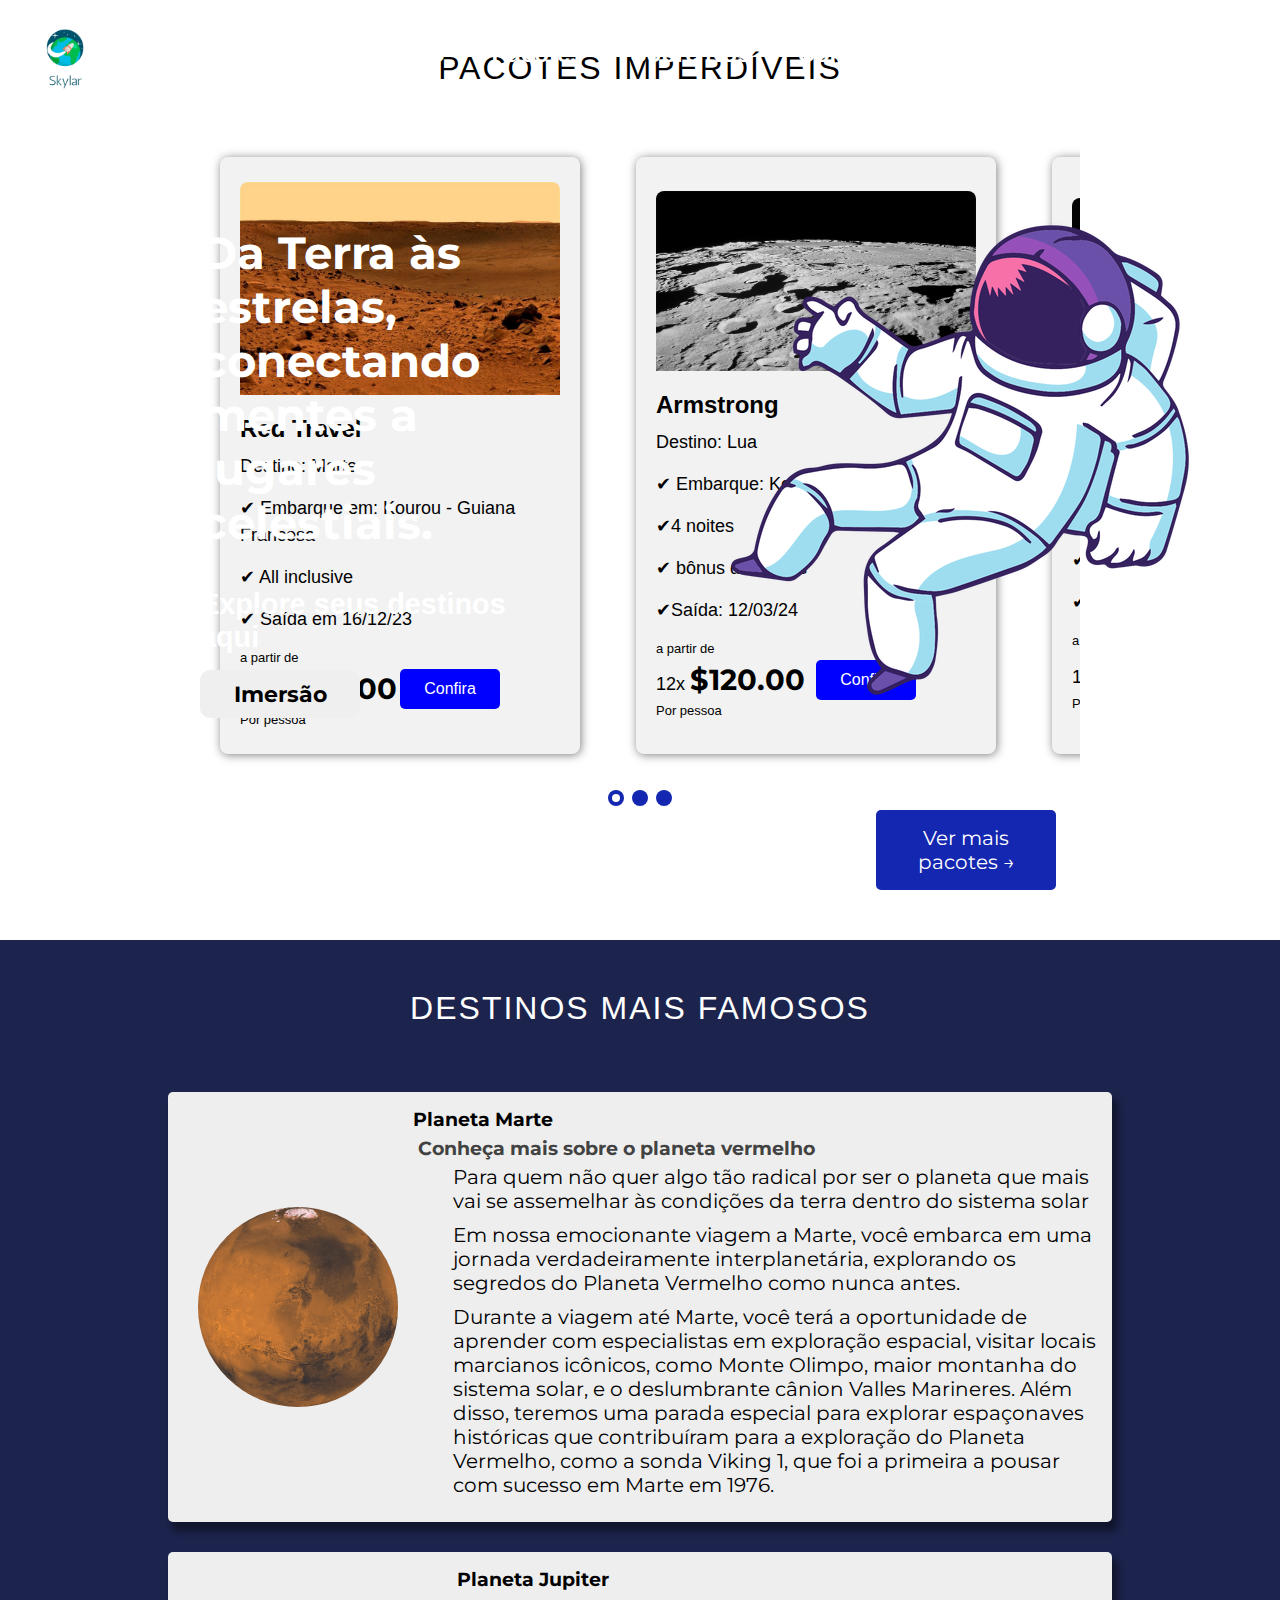
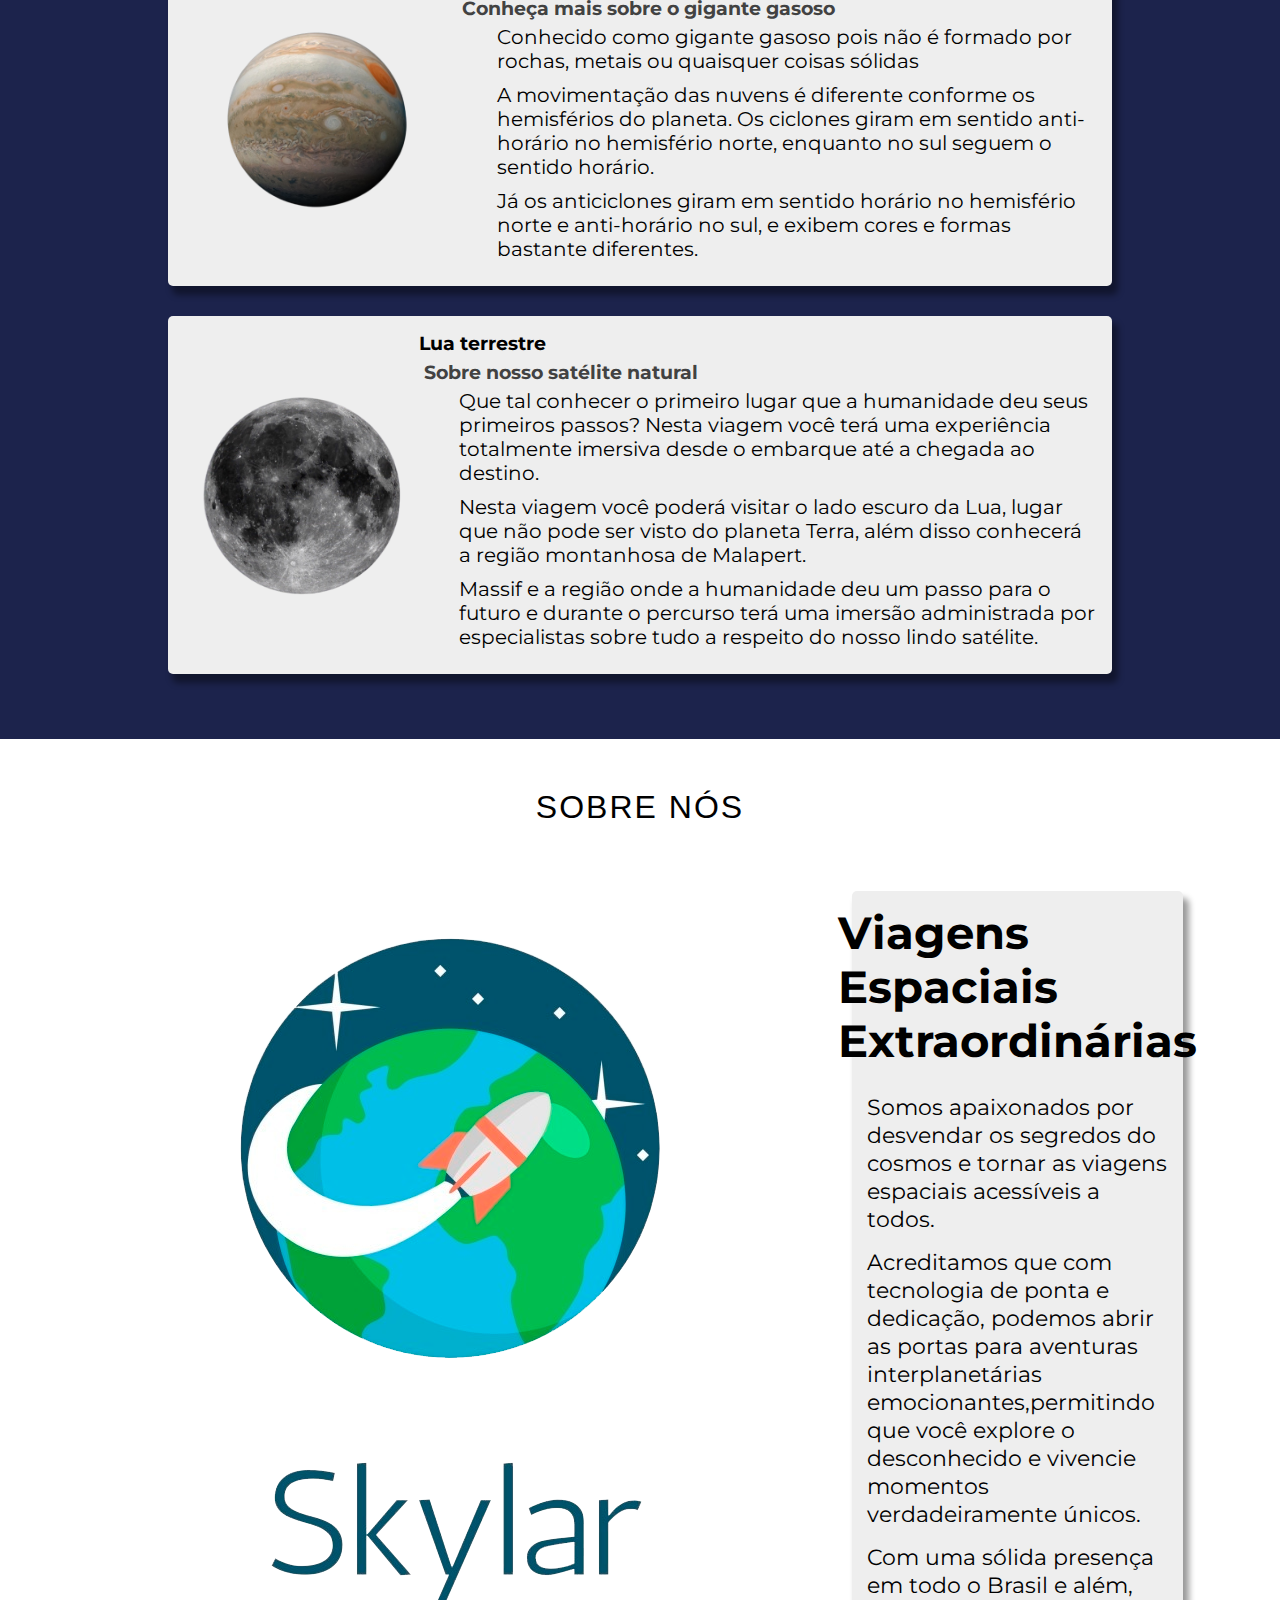
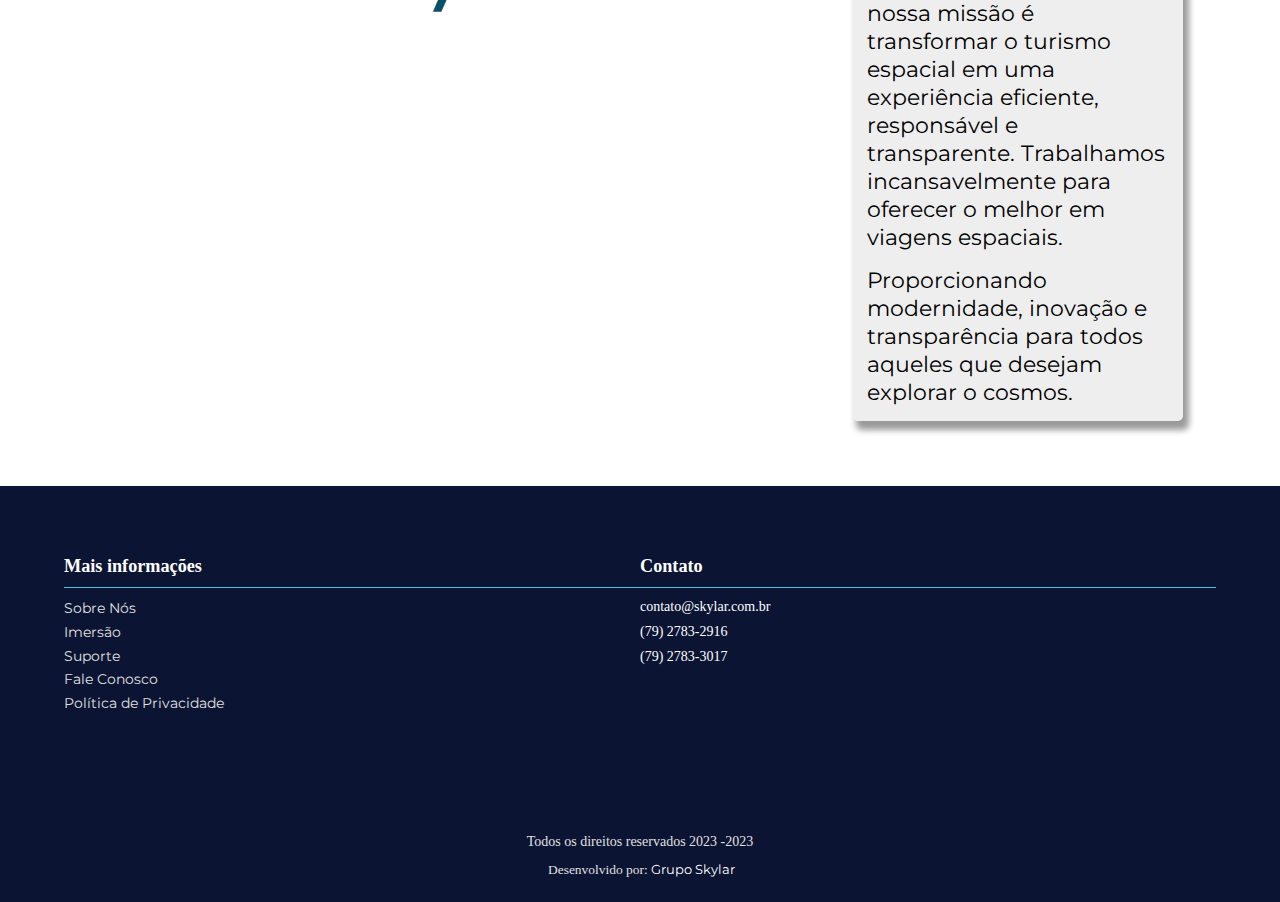
==== index.html @ 492a2ee1 "entrega final" ====
<!DOCTYPE html>
<html lang="en">
  <head>
    <meta charset="UTF-8" />
    <meta http-equiv="X-UA-Compatible" content="IE=edge" />
    <meta name="viewport" content="width=device-width, initial-scale=1.0" />
    <link rel="stylesheet" href="././views/css/style_index.css" />
    <link
      rel="stylesheet"
      media="screen and (max-width:655px)"
      href="/views/css/index_mobile.css"
    />
    <link rel="Website Icon" href="./views/img/logo.skylar.png" />
    <link rel="preconnect" href="https://fonts.googleapis.com">
    <link rel="preconnect" href="https://fonts.gstatic.com" crossorigin>
    <link href="https://fonts.googleapis.com/css2?family=Montserrat:ital,wght@1,200&display=swap" rel="stylesheet">
    <title>Skylar</title>
  </head>
  <body>
    <main>
      <section id="container2">
        <div class="cont">
          <div class="back" id="mapa-estrela"><script type="module" src="./script/main.js"></script></div>
          <div class="front">
            <div class="navbar2">
              <div class="lista">
                  <div>
                    <img class="logo" src="./views/img/logo.skylar.png" alt="logoo">
                  </div>
                  <div class="lista-button">
                    <button>Início</button>
                    <button>Pacotes</button>
                    <button>Sobre Nós</button>
                    <button>Contato</button>
                    <button>Login</button>
                  </div>
              </div>
            </div>
            <div class="slogan">  
              <div>
                <div class="slogan-frase">
                  <h1>Da Terra às estrelas, 
                    conectando mentes a lugares celestiais.
                  </h1>
                  <br>
                  <br>
                  <h2>Explore seus destinos aqui</h2>
                  <button id="btn-imersao"><a href="/src/index.html">Imersão</a></button>
                </div>
              </div>
              <div>
                <img src="/views/img/astronauta.png" alt="logo-astronauta">
              </div>
            </div>
          </div>
        </div>
      </section>

      <section id="features-viagens">
        <div class="headline">Pacotes imperdíveis</div>

    <div class="center">
      <div class="wrapper">
        <div class="inner">
          <div class="card">
            <img decoding="async" src="views/img/marte.jpg" alt="Imagem de exemplo">
            <h2>Red Travel</h2>
            <p>Destino: Marte</p>
            <p>&#x2714; Embarque em: Kourou - Guiana Francesa </p>
            <p>&#x2714; All inclusive</p>
            <p>&#x2714; Saída em 16/12/23</p>
            <div id="separa-valores">
              <div id="valores">
                <p class="p-desc">
                  a partir de
                </p>
                <p id="valor-viagem">12x <span class="valor-grande"><b>$380.00</b></span></p>
                <p class="p-desc">Por pessoa</p>
              </div>
              <div id="div-btn">
                <a href="/pages/viagemDetalhe.html"><button id="btn-card">Confira </button></a>
              </div>
            </div>
          </div>
          <div class="card">
            <img decoding="async" src="views/img/lune-3.jpg" alt="Imagem de exemplo">
            <h2>Armstrong</h2>
            <p>Destino: Lua</p>
            <p>&#x2714; Embarque: Kouro - Guiana Francesa</p>
            <p>&#x2714;4 noites</p>
            <p>&#x2714; bônus de milhas</p>
            <p>&#x2714;Saída: 12/03/24</p>
            <div id="separa-valores">
              <div id="valores">
                <p class="p-desc">
                  a partir de
                </p>
                <p id="valor-viagem">12x <span class="valor-grande"><b>$120.00</b></span></p>
                <p class="p-desc">Por pessoa</p>
              </div>
              <div id="div-btn">
                <button id="btn-card">Confira</button>
              </div>
            </div>
          </div>
          <div class="card">
            <img decoding="async" src="views/img/saturno 01.jpg" alt="Imagem de exemplo">
            <h2>The Lord of the Rings</h2>
            <p>Destino: Saturno</p>
            <p>&#x2714; Embarque em: Flórida - CA</p>
            <p>&#x2714; 4 meses</p>
            <p>&#x2714; Café todos os dias</p>
            <p>&#x2714; Saída em 20/12/23</p>
            <div id="separa-valores">
              <div id="valores">
                <p class="p-desc">
                  a partir de
                </p>
                <p id="valor-viagem">12x <span class="valor-grande"><b>$250.00</b></span></p>
                <p class="p-desc">Por pessoa</p>
              </div>
              <div id="div-btn">
                <button id="btn-card">Confira</button>
              </div>
            </div>
          </div>
          <div class="card">
            <img decoding="async" src="views/img/Tesmpestade vermelha.jpg" alt="Imagem de exemplo">
            <h2>Red Storm</h2>
            <p>Destino: Júpiter</p>
            <p>&#x2714; Embarque em: Flórida - CA</p>
            <p>&#x2714; All inclusive</p>
            <p>&#x2714; Saída em 22/08/24</p>
            <div id="separa-valores">
              <div id="valores">
                <p class="p-desc">
                  a partir de
                </p>
                <p id="valor-viagem">12x <span class="valor-grande"><b>$400.00</b></span></p>
                <p class="p-desc">Por pessoa</p>
              </div>
              <div id="div-btn">
                <button id="btn-card">Confira</button>
              </div>
            </div>
          </div>
          <div class="card">
            <img decoding="async" src="views/img/venus-2.jpg" alt="Imagem de exemplo">
            <h2>Vision Venus</h2>
            <p>Destino: Vênus</p>
            <p>&#x2714; Embarque em: Houston - TX</p>
            <p>&#x2714; Café e jantar inclusos</p>
            <p>&#x2714; Saída em 12/01/25</p>
            <div id="separa-valores">
              <div id="valores">
                <p class="p-desc">
                  a partir de
                </p>
                <p id="valor-viagem">12x <span class="valor-grande"><b>$120.00</b></span></p>
                <p class="p-desc">Por pessoa</p>
              </div>
              <div id="div-btn">
                <button id="btn-card">Confira</button>
              </div>
            </div>
          </div>
        </div>
      </div>
      
      <div class="map">
        <button class="active first"></button>
        <button class="second"></button>
        <button class="third"></button>
      </div>
    </div>
    <button class="btn-destinos">Ver mais pacotes &#x2192;</button>
  </section>

    <!-- DESTINOS -->
    
    <div id="destinos">
      <div class="headline-white">Destinos mais famosos </div>
      <div id="destinos-container">
        <div class="testimonial">
          <img
            src="./views/img/Marte 01.png"
            alt=""
            class="testimonial-image"
          />
          <div class="testimonial-text-title"></h3><b>Planeta Marte</b></h3>
            <h4 class="testimonial-text-cargo">
              Conheça mais sobre o planeta vermelho
            </h4>
            <ul>
              <li>Para quem não quer algo tão radical por ser o planeta que mais vai se assemelhar às condições da terra dentro do sistema solar</li>
              <li>Em nossa emocionante viagem a Marte, você embarca em uma jornada verdadeiramente interplanetária, explorando os segredos do Planeta Vermelho como nunca antes.</li>
              <li>Durante a viagem até Marte, você terá a oportunidade de aprender com especialistas em exploração espacial, visitar locais marcianos icônicos, como Monte Olimpo, maior montanha do sistema solar, e o deslumbrante cânion Valles Marineres. Além disso, teremos uma parada especial para explorar espaçonaves históricas que contribuíram para a
                exploração do Planeta Vermelho, como a sonda Viking 1, que foi a primeira a pousar com sucesso em Marte em 1976.</li>
            </ul>
          </div>
        </div>
        <div class="testimonial">
          <img
            src="./views/img/jupiter-ban-removebg-preview.png"
            alt=""
            class="testimonial-image"
          />
          <div class="testimonial-text-title"></h3><b>Planeta Jupiter</b></h3>
            <h4 class="testimonial-text-cargo">
              Conheça mais sobre o gigante gasoso
            </h4>
            <ul>
              <li>Conhecido como gigante gasoso pois não é formado por rochas, metais ou quaisquer coisas sólidas</li>
              <li>A movimentação das nuvens é diferente conforme os hemisférios do planeta. Os ciclones giram em sentido anti-horário no hemisfério norte, enquanto no sul seguem o sentido horário.</li>
              <li>Já os anticiclones giram em sentido horário no hemisfério norte e anti-horário no sul, e exibem cores e formas bastante diferentes.</li>
            </ul>
          </div>
        </div>
        <div class="testimonial">
          <img
            src="./views/img/lua_01-removebg-preview.png"
            alt=""
            class="testimonial-image"
          />
          <div class="testimonial-text-title"></h3><b>Lua terrestre</b></h3>
            <h4 class="testimonial-text-cargo">
              Sobre nosso satélite natural
            </h4>
            <ul>
              <li>Que tal conhecer o primeiro lugar que a humanidade deu seus primeiros passos? Nesta viagem você terá uma experiência totalmente imersiva desde o embarque até a chegada ao destino. 
              </li>
              <li>Nesta viagem você poderá visitar o lado escuro da Lua, lugar que não pode ser visto do planeta Terra, além disso conhecerá a região montanhosa de Malapert.</li>
              <li>Massif e a região onde a humanidade deu um passo para o futuro e durante o percurso terá uma imersão administrada por especialistas sobre tudo a respeito do nosso lindo satélite. 
            </ul>
          </div>
        </div>
      </div>
    </div>

    <!-- SOBRE NÓS -->
    <section id="features">
      <div class="headline">Sobre nós</div>
      <div id="container-about">
        <div id="img-about"><img src="/views/img/logo.skylar.png" alt=""></div>
        <div id="about-descricao">
          <div class="testimonial-about">
            <h1>Viagens Espaciais Extraordinárias</h1>
            <p class="t">Somos apaixonados por desvendar os segredos do cosmos e tornar as viagens espaciais acessíveis a todos.</p>
            <p class="t"> Acreditamos que com tecnologia de ponta e dedicação, podemos abrir as portas para aventuras interplanetárias emocionantes,permitindo que você explore o desconhecido e vivencie momentos verdadeiramente únicos.</p>
            <p >Com uma sólida presença em todo o Brasil e além, nossa missão é transformar o turismo espacial em uma experiência eficiente,</p>
            
            <p class="t"> responsável e transparente. Trabalhamos incansavelmente para oferecer o melhor em viagens espaciais.</p>
            <p>Proporcionando modernidade, inovação e transparência para todos aqueles que desejam explorar o cosmos.</p>
          </div>
        </div>
      </div>
    </section>
    </main>

    <!--*FOOTER  -->
    <footer id="footer" class="main_footer">
      <div class="content">
        <div class="colfooter">
          <h3 class="titleFooter">Mais informações</h3>

          <ul>
            <li><a href="#" title="Sobre Nós">Sobre Nós</a></li>
            <li><a href="#" title="Imersão">Imersão</a></li>
            <li><a href="#" title="Suporte">Suporte</a></li>
            <li><a href="#" title="Fale Conosco">Fale Conosco</a></li>
            <li><a href="#" title="Política de Privacidade">Política de Privacidade</a></li>


          </ul>
        </div>

        <div class="colfooter">
          <h3 class="titleFooter">Contato</h3>
          <p><i class="icon icon-mail"></i> contato@skylar.com.br</p>
          <p><i class="icon icon-phone"></i> (79) 2783-2916</p>
          <p><i class="icon icon-phone"></i> (79) 2783-3017</p>
        </div>
        <div class="clear"></div>
      </div>

      <div class="main_footer_copy">
        <p class="m-b-footer">
          Todos os direitos reservados 2023 -2023
        </p>
        <p class="by">
          <i class="icon icon-heart-3"></i> Desenvolvido por:
          <a href="#" title="Seu nome">Grupo Skylar</a>
        </p>
      </div>
    </footer>
    <script src="././script/carossel.js"></script>
  </body>
</html>
---- views/css/style_index.css ----
@charset "UTF-8";
/* *RESET */
* {
  font-family: 'Montserrat', sans-serif;
  margin: 0;
  border: 0;
  box-sizing: border-box;
}

/* NAVBAR */
header {
  position: fixed;
  top: 0;
  width: 100%;
  /* background-color: #4ec0db; */
  transition: background-color 01s ease;
}
.scrolled {
  background: rgb(18, 188, 137);
}

#logo {
  height: 300px;
  width: 300;
  margin-left: 5%;
  margin-top: 13px;
}

li {
  list-style: none;
}
a {
  color: #e1e0e0;
  text-decoration: none;
}
.container {
  width: 100%;
  color: #fff;
  height: 80px;
  position: fixed;
  transition: background-color 01s ease;
  display: flex;
  align-items: center;
  justify-content: center;
}
.subcontainer-img {
  width: 50%;
}
.subcontainer {
  width: 50%;
  margin: auto;
  margin-left: 30%;
}

.navbar {
  width: 100%;
  min-height: 70px;
  display: flex;
  justify-content: space-around;
  align-items: center;
}

/* .nav-menu {
  display: flex;
  justify-content: space-between;
  align-items: center;
  gap: 30px;
  text-transform: uppercase;
} */

.nav-branding {
  font-size: 2rem;
}
.nav-link {
  font-size: 1.2rem;
  font-family: sans-serif;
}

/* HAMURGUER MENU - MOBILE */
.hamburguer {
  display: none;
  cursor: pointer;
}
.bar {
  display: block;
  width: 25px;
  height: 3px;
  margin: 5px 0;
  transition: all 0.3s ease;
  background-color: #fff;
}

@media (max-width: 1600px) {
  .container {
    width: 100%;
  }
}
@media (max-width: 1024px) {
  .hamburguer {
    display: block;
  }
  .hamburguer.active .bar:nth-child(2) {
    opacity: 0;
  }
  .hamburguer.active .bar:nth-child(1) {
    transform: translateY(8px) rotate(45deg);
  }
  .hamburguer.active .bar:nth-child(3) {
    transform: translateY(-8px) rotate(-45deg);
  }
  .nav-menu {
    position: fixed;
    left: -100%;
    top: 70px;
    gap: 0;
    flex-direction: column;
    background-color: rgb(18, 188, 137);
    /* background-color: #4ec0db; */
    width: 100%;
    text-align: center;
    transition: 0.3s;
    transition: background-color 01s ease;
  }

  .nav-item {
    margin: 16px 0;
  }
  .nav-menu.active {
    left: 0;
  }
}

/* PRIMEIRO CONTAINER */
#container1 {
  background-color: #0b1433;
  width: 100%;
  height: 85vh;
  display: flex;
  color: #eee;
}

#div-container1 {
  display: flex;
  margin-top: 120px;
  align-items: center;
  flex-direction: column;
  width: 50%;
}

#img-section1 {
  height: 0.8em;
  display: flex;
}

.div-one-section2-img {
  margin-top: 110px;
  height: 60vh;
  width: auto;
  margin-left: 30%;
}

.div-one-titulo {
  font-family: "Roboto", sans-serif;
  font-weight: bolder;
  font-size: 3.5rem;
  margin-bottom: 2%;
}

.div-one-titulo2 {
  font-family: "Roboto", sans-serif;
  font-weight: bolder;
  font-size: 2.8em;
  margin-bottom: 5px;
  margin-left: 40px;
}

.div-one-texto {
  align-items: center;
  text-align: center;
  font-family: "Roboto", sans-serif;
  font-size: 20px;
}

#container2 {
  width: 100vh;
}

/** CARD */
.card {
  background-color: #f2f2f2;
  border-radius: 10px;
  box-shadow: 0 4px 8px 0 rgba(0, 0, 0, 0.2);
  padding: 20px;
  margin: 20px;
  width: 360px;
  display: flex;
  flex-direction: column;
  /* align-items: center; */
  justify-content: center;
  /* text-align: center; */
  text-indent: 0;
}

#cards-container {
  display: grid;
  grid-template-columns: repeat(4, 1fr);
  justify-items: center;
  padding: 15px;
}

.card h2 {
  font-family: helvetica;
  font-size: 24px;
  margin-bottom: 10px;
  color: black;
}

.card p {
  font-family: helvetica;
  font-size: 18px;
  line-height: 1.5;
  margin-bottom: 15px;
  color: black;
}

.card img {
  width: 100%;
  height: auto;
  margin-bottom: 20px;
}

.card button {
  border: none;
  border-radius: 5px;
  padding: 10px 20px;
  background-color: blue;
  color: white;
}

p.p-desc {
  font-size: 13px;
  margin-bottom: 0;
}

p#valor-viagem {
  font-size: 18px;
  margin-bottom: 0;
}

#separa-valores {
  display: flex;
  align-items: center;
}

#valores {
  width: 100%;
}

#div-btn {
  width: 100%;
}

.valor-grande {
  font-size: 1.8rem;
}

#btn-card {
  border: 0px;
  cursor: pointer;
  font-family: sans-serif;
  width: 100px;
  height: 40px;
  font-size: 1rem;
}

#btn-card:hover {
  border: 1px solid;
  border-color: blue;
  background-color: white;
  color: black;
}

#btn-pacotes {
  width: 180px;
  height: 50px;
  background-color: #1427b1;
  margin-left: 80%;
  color: white;
  border-radius: 5px;
  cursor: pointer;
  border: 0;
}

#btn-pacotes:hover {
  border: 1px solid;
  border-color: #1427b1;
  background-color: white;
  color: black;
}

/** DESTINOS FAMOSOS */
.testimonial {
  display: flex;
  align-items: center;
  font-size: 1.2rem;
  background: #eee;
  padding: 15px;
  margin: 15px 0;
  border-radius: 5px;
  box-shadow: 5px 8px 6px 1px rgba(0, 0, 0, 0.4);
}

#destinos {
  width: 100%;
  color: black;
  padding: 50px;
  background-color: #1c234c;
}

#destinos-container {
  width: 80%;
  margin: auto;
  display: flex;
  align-items: center;
  flex-direction: column;
}

.destinos .destinos-image {
  height: 200px;
  width: auto;
  border-radius: 50%;
  margin: 15px;
}


.btn-destinos {
  margin-left: 70%;
  width: 180px;
  height: 80px;
  background-color: #1427b1;
  color: white;
  border-radius: 5px;
  border:0;
  font-size: 20px;
}
.btn-destinos:hover{
  border:1px solid #1427b1;
  background-color: white;
  color:black;
  font-size: 20px;
  cursor: pointer;
}

/* * SOBRE NÓS */
#container-about {
  display: flex;
}

#img-about {
  width: 60%;
}


.testimonial-about {
  display: flex;
  flex-direction: column;
  align-items: center;
  font-size: 1.4rem;
  background: #eee;
  padding: 15px;
  margin: 15px 0;
  border-radius: 5px;
  box-shadow: 5px 8px 6px 1px rgba(0, 0, 0, 0.4);
  color:black;
  width: 70%;
  margin-left: 20%;
}

.testimonial-about h1 {
  margin-bottom: 25px;
}

.testimonial-about p.t {
  margin-bottom: 15px;
}

/** BOTÃO  */
.conteudo-principal-escrito-botao {
  background-color: white;
  width: 8em;
  height: 2.5em;
  border: none;
  box-shadow: 4px 5px 4px rgba(0, 0, 0, 0.25);
  border-radius: 20px;
  font-family: "Sarala", sans-serif;
  font-weight: 400;
  font-size: 24px;
  color: #2f2325;
  margin-top: 12vh;
}

.conteudo-principal-escrito-botao:hover {
  background-color: rgba(236, 214, 196, 0.53);
  cursor: pointer;
  color: #fff;
}

/* CLIENTES */
#clients {
  width: 100%;
  color: #111;
  padding: 50px;
}

#clients-container {
  display: grid;
  grid-template-columns: repeat(4, 1fr);
  justify-items: center;
  padding: 15px;
}

.client {
  display: inline-block;
  width: 35%;
}

#confianca.client {
  width: 55%;
}

/* SOBRE */
.headline {
  font-size: 2rem;
  text-transform: uppercase;
  font-family: "Roboto", sans-serif;
  /* font-weight: bold; */
  text-align: center;
  /* align-items: center; */
  padding-bottom: 50px;
  letter-spacing: 2px;
  color: black;
}

.headline-white {
  font-size: 2rem;
  text-transform: uppercase;
  font-family: "Roboto", sans-serif;
  /* font-weight: bold; */
  text-align: center;
  /* align-items: center; */
  padding-bottom: 50px;
  letter-spacing: 2px;
  color: white;
}

#features {
  width: 100%;
  background: #fff;
  color: #eee;
  padding: 50px;
}

#features-viagens {
  width: 100%;
  background: #fff;
  color: #eee;
  padding: 50px;
}

#features-container {
  width: 100%;
  margin: auto;
  display: grid;
  grid-template-columns: repeat(3, 1fr);
  grid-column-gap: 50px;
}

.feature {
  display: flex;
  flex-direction: column;
  background: #333;
  padding: 20px;
  border-radius: 5px;
  margin-top: 20px;
  box-shadow: 5px 8px 6px 1px rgba(0, 0, 0, 0.4);
}

.feature-title {
  font-size: 1.5rem;
  font-weight: bold;
}

.text-feature-title {
  font-size: 1.2rem;
}

/* #div-three {
  background-image: url(/views/img/fundo-div-two.png);
  object-fit: cover;
  margin-right: 200px;
  height: 100vh;
  width: auto;
}
 */
/* Testimonials */
.testimonial {
  display: flex;
  align-items: center;
  font-size: 1.2rem;
  background: #eee;
  padding: 15px;
  margin: 15px 0;
  border-radius: 5px;
  box-shadow: 5px 8px 6px 1px rgba(0, 0, 0, 0.4);
}

#testimonials {
  width: 100%;
  color: black;
  padding: 50px;
}

#testimonials-container {
  width: 80%;
  margin: auto;
  display: flex;
  align-items: center;
  flex-direction: column;
}

.testimonial .testimonial-image {
  height: 200px;
  width: auto;
  border-radius: 50%;
  margin: 15px;
}

.testimonial-text-title {
  display: flex;
  flex-direction: column;
}

.testimonial-text-name {
  padding: 10px;
  /* font-family: sans-serif; */
}

.testimonial-text-cargo {
  /* font-family: sans-serif; */
  padding: 5px;
  color:#424242;

}
#destinos p {
  color:rgb(0, 0, 0);
}
#destinos ul li {
  margin-bottom: 10px;
  font-size: 20px;
}

.box-artigo {
  width: 100%;
  float: left;
  background: #e0c6c6;
  padding: 1em;
  display: flex;
  align-items: center;
  background-image: url(../img/fundo-contato.png);
  background-size: contain;
}

#box-img {
  width: 50%;
}

#box-formulario {
  width: 50%;
  margin-left: -7%;
}

/*Formulario*/
.formulario {
  max-width: 650px;
  text-align: center;
  margin: 20px auto;
}

.formulario input,
form textarea {
  border: 0;
  outline: 0;
  padding: 0.8em;
  -moz-border-radius: 8px;
  -webkit-border-radius: 8px;
  border-radius: 8px;
  display: block;
  width: 100%;
  margin-top: 16px;
  font-family: "open_sansregular";
  font-size: 16px;
  color: #424242;
  -moz-box-shadow: 0 1px 1px rgba(0, 0, 0, 0.1);
  -webkit-box-shadow: 0 1px 1px rgba(0, 0, 0, 0.1);
  box-shadow: 0 1px 1px rgba(0, 0, 0, 0.1);
  resize: none;
  background-color: #e1cfcf;
}

.formulario .btn-submit {
  color: #fff;
  background: #3cafe7;
  cursor: pointer;
  transition: 0.5s;
}

.formulario .btn-submit:hover {
  background-color: #424242;
  -moz-box-shadow: 0 1px 1px 1px rgba(170, 170, 170, 0.6);
  -webkit-box-shadow: 0 1px 1px 1px rgba(170, 170, 170, 0.6);
  box-shadow: 0 1px 1px 1px rgba(170, 170, 170, 0.6);
}

.formulario textarea {
  height: 174px;
}

.metade {
  float: left;
  width: 48%;
  margin-bottom: 1em;
}

.right {
  width: 50%;
}

.left {
  margin-right: 2%;
}

@media (max-width: 768px) {
  .metade {
    width: 100%;
    float: none;
    margin-bottom: 0;
  }
}
/** estilização do footer  */
.main_footer {
  background-color: #0b1433;
  color: #fff;
  font-size: 0.875em;
}

.main_footer .content {
  width: 90%;
  margin: 0 5%;
  padding: 5em 0;
  display: flex;
  flex-direction: row;
}

.colfooter {
  width: 100%;
  height: auto;
  margin-bottom: 2em;
}

.colfooter ul {
  width: 100%;
}

.colfooter ul li {
  padding: 0.2em 0em;
  list-style: none;
  margin-left: -40px;
}

.colfooter ul li a {
  text-decoration: none;
  font-size: 1em;
}

.colfooter ul li a i {
  font-size: 0.5em;
}

.colfooter ul li a:hover {
  text-decoration: underline;
}

.colfooter .titleFooter {
  font-family: "open_sansregular";
  font-size: 1.3em;
  padding-bottom: 0.5em;
  margin-bottom: 0.5em;
  border-bottom: 1px #4ec0db solid;
}

.colfooter p {
  font-family: "open_sanslight";
  font-size: 1em;
  height: 25px;
}

.botao {
  padding: 10px 12px;
  font-family: "open_sansregular";
  letter-spacing: 2px;
  text-align: center;
  position: relative;
  text-decoration: none;
  display: inline-block;
  margin-right: 7px;
}

.botao::before {
  content: "";
  position: absolute;
  bottom: 50%;
  left: 0px;
  width: 100%;
  height: 1px;
  background: #6098ff;
  display: block;
  -webkit-transform-origin: left top;
  -ms-transform-origin: left top;
  transform-origin: left top;
  -webkit-transform: scale(0, 1);
  -ms-transform: scale(0, 1);
  transform: scale(0, 1);
  -webkit-transition: transform 0.4s cubic-bezier(1, 0, 0, 1);
  transition: transform 0.4s cubic-bezier(1, 0, 0, 1);
}

.botao:hover::before {
  -webkit-transform-origin: right top;
  -ms-transform-origin: right top;
  transform-origin: right top;
  -webkit-transform: scale(1, 1);
  -ms-transform: scale(1, 1);
  transform: scale(1, 1);
}

.botao {
  font-size: 1em;
  text-align: center;
  font-family: "open_sansregular";
  border: 1px solid #ffffff;
  border-radius: 3px;
  overflow: hidden !important;
  -webkit-transition: all 0.4s ease-in-out;
  -moz-transition: all 0.4s ease-in-out;
  -o-transition: all 0.4s ease-in-out;
  transition: all 0.4s ease-in-out;
  background: transparent !important;
  z-index: 10;
}

.botao:hover {
  border: 1px solid #262626;
  color: #2adee3 !important;
}

.botao::before {
  content: "";
  width: 0%;
  height: 100%;
  display: block;
  background: #262626;
  position: absolute;
  -ms-transform: skewX(-15deg);
  -webkit-transform: skewX(-15deg);
  transform: skewX(-15deg);
  left: -10%;
  opacity: 1;
  top: 0;
  z-index: -12;
  -moz-transition: all 0.7s cubic-bezier(0.77, 0, 0.175, 1);
  -o-transition: all 0.7s cubic-bezier(0.77, 0, 0.175, 1);
  -webkit-transition: all 0.7s cubic-bezier(0.77, 0, 0.175, 1);
  transition: all 0.7s cubic-bezier(0.77, 0, 0.175, 1);
  box-shadow: 2px 0px 14px rgba(0, 0, 0, 0.6);
}

.botao::after {
  content: "";
  width: 0%;
  height: 100%;
  display: block;
  background: #2adee3;
  position: absolute;
  -ms-transform: skewX(-15deg);
  -webkit-transform: skewX(-15deg);
  transform: skewX(-15deg);
  left: -10%;
  opacity: 0;
  top: 0;
  z-index: -15;
  -webkit-transition: all 0.94s cubic-bezier(0.2, 0.95, 0.57, 0.99);
  -moz-transition: all 0.4s cubic-bezier(0.2, 0.95, 0.57, 0.99);
  -o-transition: all 0.4s cubic-bezier(0.2, 0.95, 0.57, 0.99);
  transition: all 0.4s cubic-bezier(0.2, 0.95, 0.57, 0.99);
  box-shadow: 2px 0px 14px rgba(0, 0, 0, 0.6);
}

.botao:hover::before,
.botao:hover::before {
  opacity: 1;
  width: 120%;
}

.botao:hover::after,
.botao:hover::after {
  opacity: 1;
  width: 150%;
}

.main_footer_copy {
  background-color: #0b1433;
  width: 100%;
  float: left;
  text-align: center;
  padding: 1.5em 0em;
}

.main_footer_copy p {
  font-family: "open_sanslight";
  font-size: 1em;
  color: #e1e0e0;
  height: 20px;
}

.main_footer_copy .m-b-footer {
  margin-bottom: 0.5em;
}

.main_footer_copy .by {
  font-size: 0.96em;
}

.main_footer_copy .by a {
  color: #fff;
  text-decoration: none;
}

.main_footer_copy .by a:hover {
  text-decoration: underline;
}

.main_footer_copy .by i {
  font-size: 0.96em;
  margin-right: 3px;
  color: #e82626;
}

/* !MEDIA QUERY */
/* 856 */
/* !intervalo para ajuste para tablet -> agora com o min-width não tem interferência no mobile */
@media (min-width: 655px) and (max-width: 900px) {
  .div-one-titulo {
    font-size: 40px;
    margin-left: 20px;
  }
  .div-one-titulo2 {
    font-size: 30px;
  }
  .div-one-section2-img {
    height: 35vh;
    margin-left: 10px;
  }
}
@media (min-width: 1800px) and (max-width: 2200px) {
  .div-one-titulo {
    font-size: 55px;
    margin-right: 15px;
  }
  .div-one-titulo2 {
    font-size: 45px;
  }
  .div-one-section2-img {
    margin-left: 100px;
  }
}
#mapa-estrela {
  /* position: relative; */
  width: 100%;
}

.back {
  width: 100%;
  height: 100%;
  position: absolute;
  top: 0;
  left: 0;
  z-index: 1;
}

.front {
  text-align: center;
  width: 100%;
  height: 80vh;
  position: absolute;
  top: 0;
  left: 0;
  z-index: 2;
  display: flex;
  flex-direction: column;
  justify-content: space-between;
}

.front .navbar2 {
  display: flex;
  height: 15%;
  width: 100%;
  align-items: center;
  justify-content: space-between;
}

.front .navbar2 .logo {
  height: 100%;
  display: flex;
  align-self: flex-start;
  padding: 10px 0 0 30px;
}

.front .navbar2 .lista {
  width: 80%;
  display: flex;
  justify-content: space-between;
}

.lista div {
  width: 20%;
  height: 80px;
}

.lista .lista-button {
  width: 65%;
  display: flex;
  justify-content: space-around;
  font-family: sans-serif;
  
}

.lista button  {
  background-color: transparent;
  color: white;
  font-weight: bold;
  font-size: 1.5rem;
  transition: 1s;
  font-family: sans-serif;
  cursor: pointer;
}

/* .imersao {
  background-color: transparent;
  color: white;
  font-weight: bold;
  font-size: 1.5rem;
  transition: 1.0s;
} */

.lista button:hover {
  color: #abad12;
}

.slogan {
  display: flex;
  width: 100%;
}

.slogan div {
  /* padding-bottom: 30px; */
  width: 50%;
}

.slogan-frase {
  margin-left: 200px;
  padding-top: 150px;
  color: white;
  margin-top: -20%;
  text-align: left;
}

.slogan-frase h1 {
  font-size: 2.8rem;
  font-weight: bold;
}

.slogan-frase h2{
  font-family: sans-serif;
  font-size: 1.8rem;
}

.slogan-frase button {
  margin-top: 5%;
  width: 10rem;
  height: 3rem;
  /* background-color: #e54c94; */
  border-radius: 10px;
  font-size: 22px;
  font-weight: bold;
  transition: 1.0s;
}

.slogan-frase button a {
  color: black;
}

.slogan-frase button:hover {
  background-color: #e54c94; 
}

/* html,
body {
  height: 100%;
}

body {
  background: #001d38;
  font-family: "Poppins", sans-serif;
  overflow: hidden;
} */

.center {
  align-items: center;
  display: flex;
  flex-direction: column;
  height: 100%;
  justify-content: center;
}

.wrapper {
  display: flex;
  gap: 1em; /* Troque 'grid-gap' por 'gap' */
  overflow: hidden;
  width: 55em;
}
.wrapper > .inner {
  display: flex;
  gap: 1em; /* Troque 'grid-gap' por 'gap' */
  transition: all 1s ease-in-out;
}

.card {
  border-radius: 0.5em;
  box-shadow: 1px 1px 10px rgba(0, 0, 0, 0.5);
}
.card > img {
  border-top-right-radius: inherit;
  border-top-left-radius: inherit;
  display: block;
  width: 100%;
}
.card > .content {
  background: #0a2640;
  border-bottom-left-radius: inherit;
  border-bottom-right-radius: inherit;
  padding: 1em;
  text-align: center;
}
.card > .content > h1, .card > .content > h3 {
  margin: 0.35em 0;
}
.card > .content > h1 {
  color: #fff;
  font-size: 1.25rem;
  line-height: 1;
}
.card > .content > h3 {
  color: #ccc;
  font-size: 0.9rem;
  font-weight: 300;
}

.map {
  margin-top: 1em;
}
.map > button {
  all: unset;
  background: #1427b1;
  cursor: pointer;
  margin: 0 0.125em;
  position: relative;
  user-select: none;
  border-radius: 100%;
  height: 1em;
  width: 1em;
}
.map > button.active:after {
  background: white;
  content: "";
  left: 50%;
  position: absolute;
  transform: translate(-50%, -50%);
  top: 50%;
  border-radius: 100%;
  height: 0.5em;
  width: 0.5em;
}

/*# sourceMappingURL=style_index.css.map */
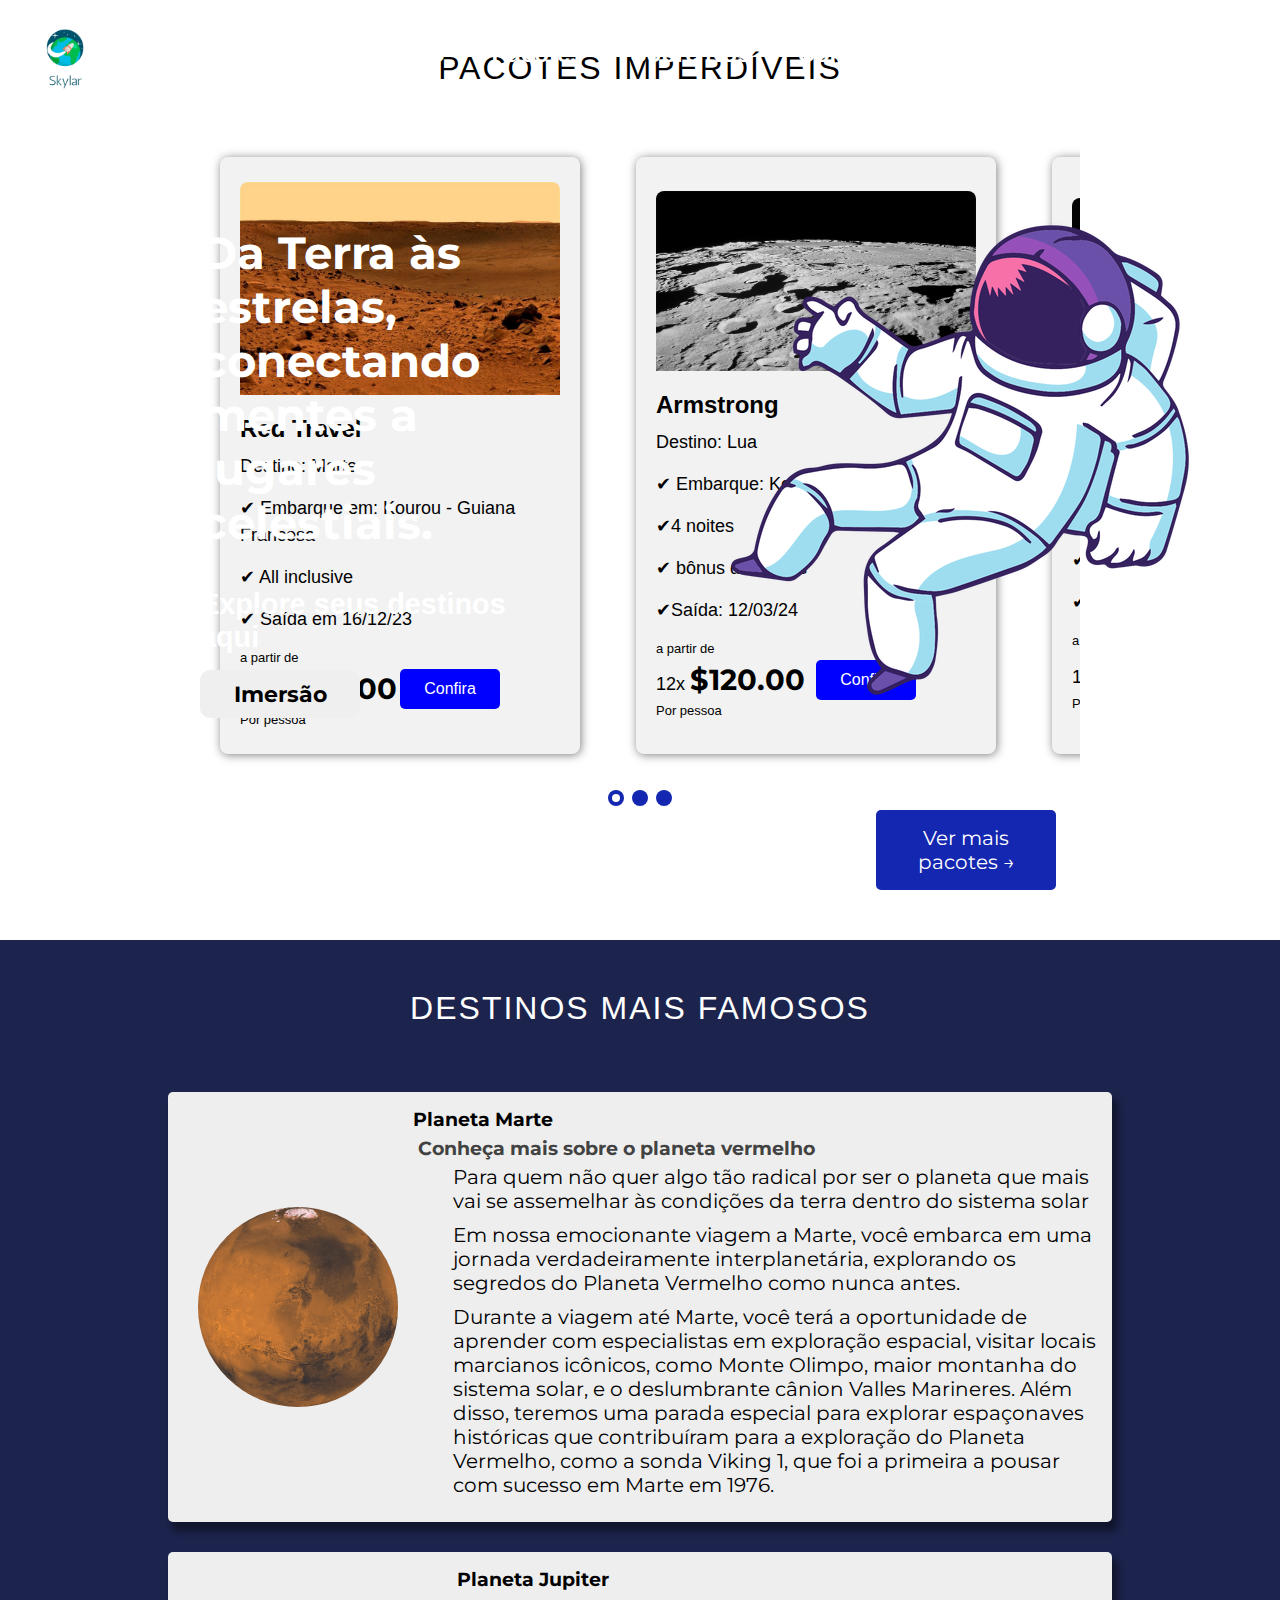
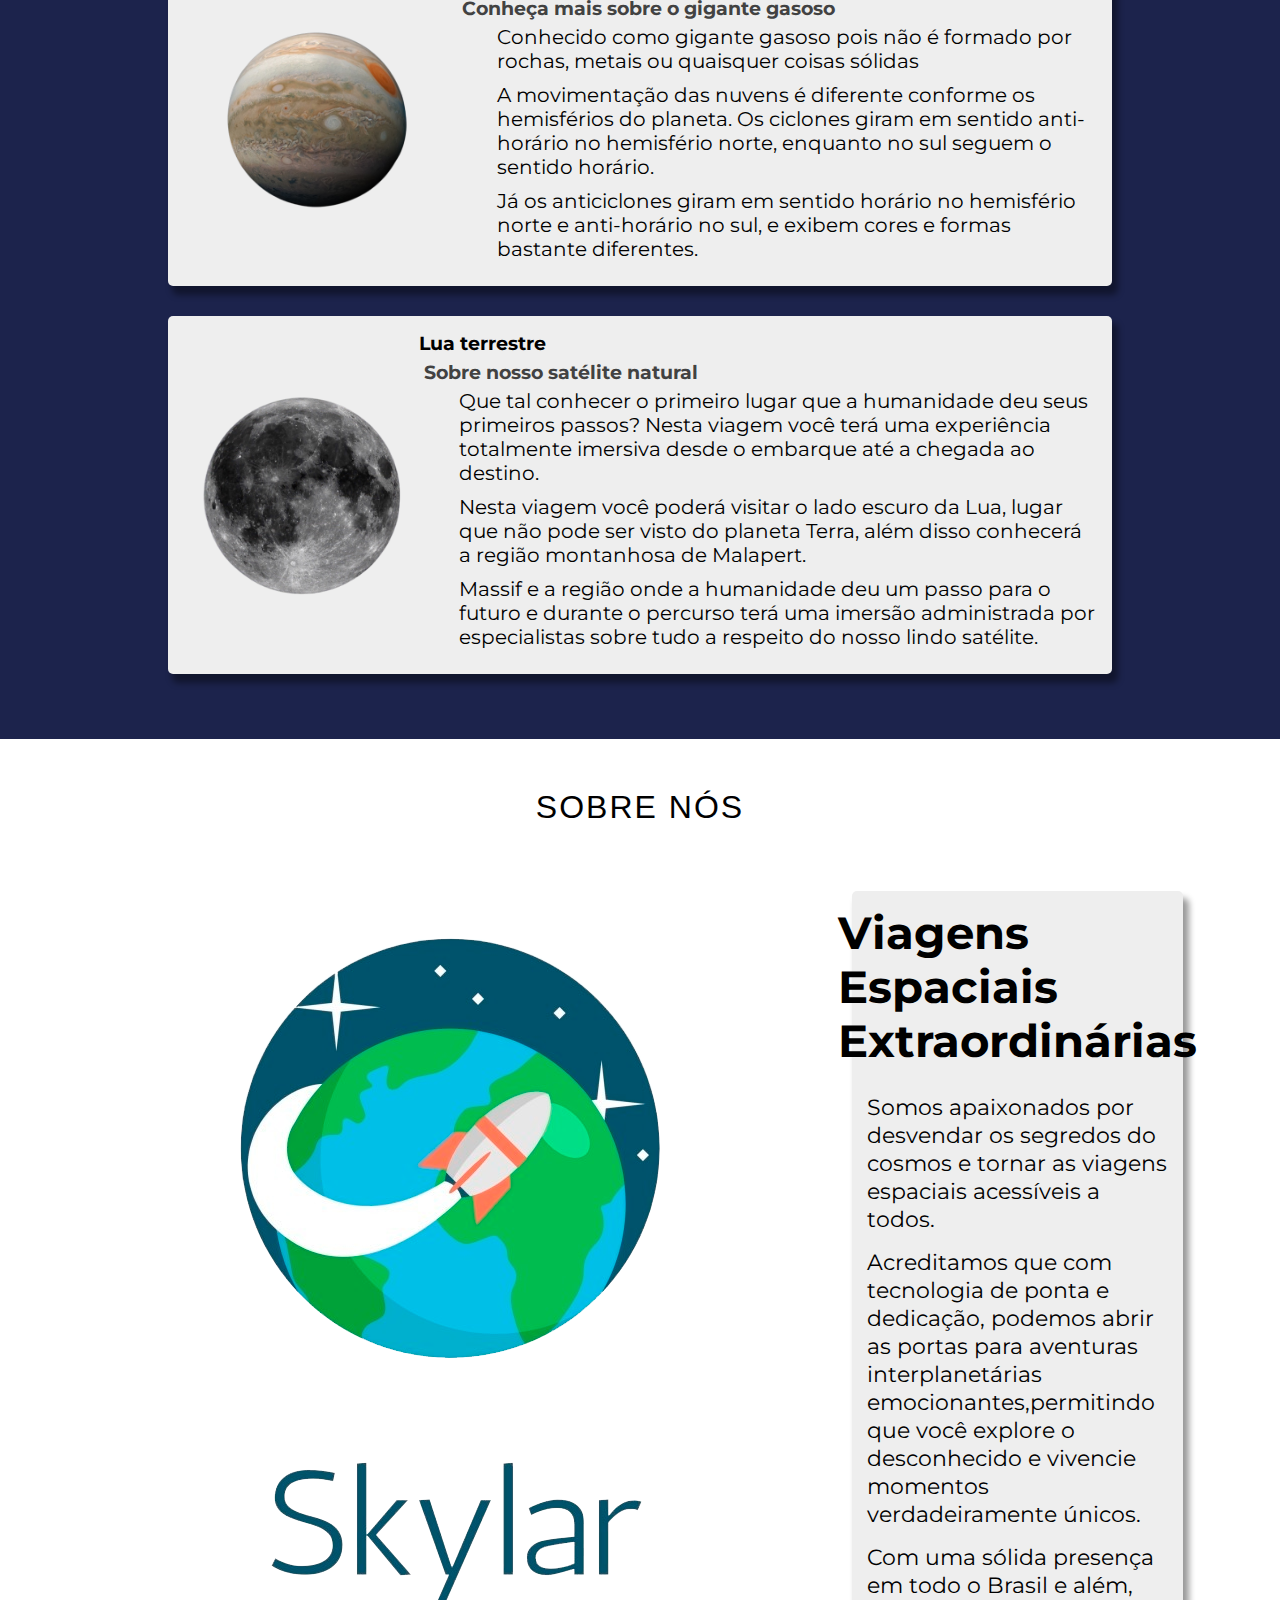
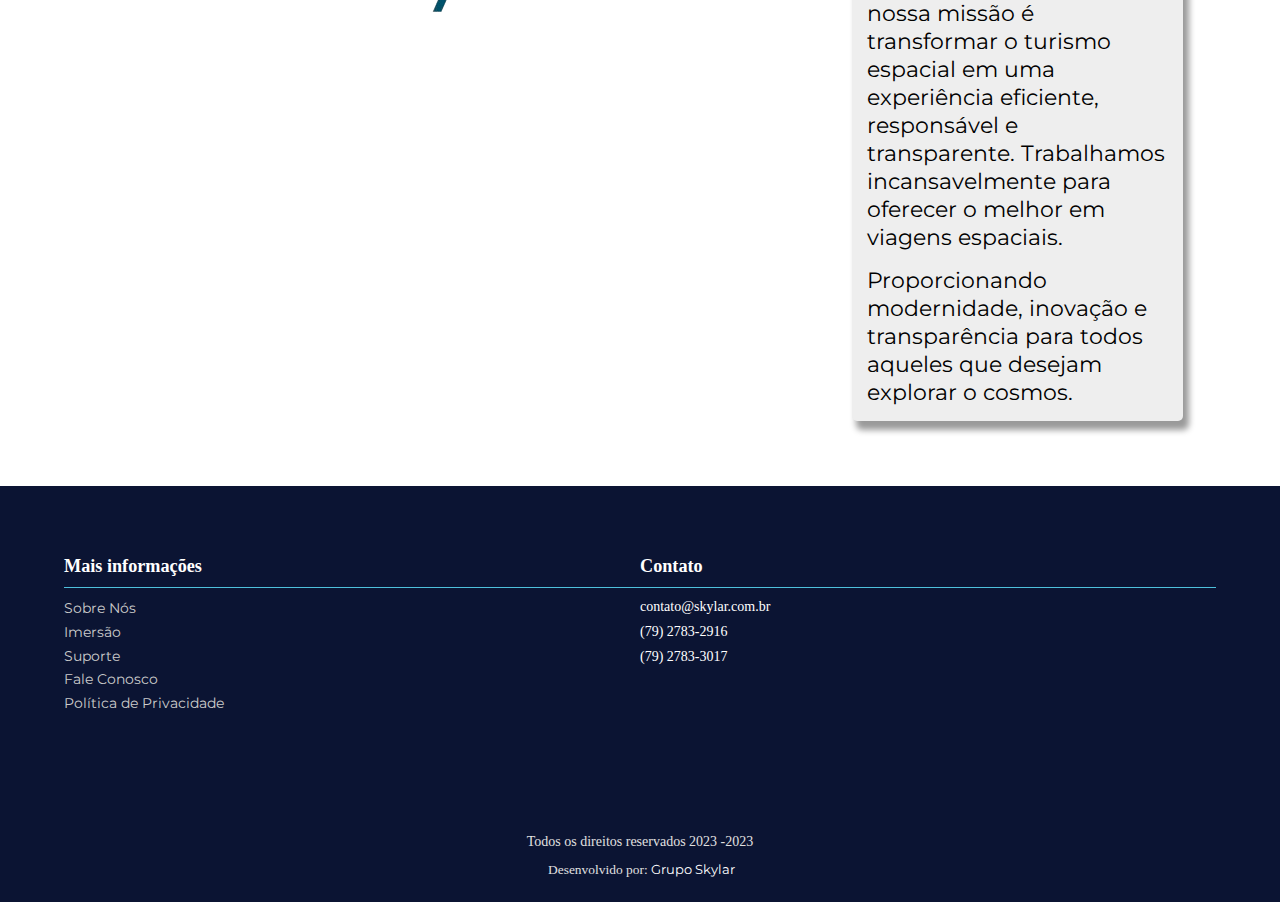
==== commit 5285e948: "entrega banca" ====
--- a/index.html
+++ b/index.html
@@ -5,11 +5,6 @@
     <meta http-equiv="X-UA-Compatible" content="IE=edge" />
     <meta name="viewport" content="width=device-width, initial-scale=1.0" />
     <link rel="stylesheet" href="././views/css/style_index.css" />
-    <link
-      rel="stylesheet"
-      media="screen and (max-width:655px)"
-      href="/views/css/index_mobile.css"
-    />
     <link rel="Website Icon" href="./views/img/logo.skylar.png" />
     <link rel="preconnect" href="https://fonts.googleapis.com">
     <link rel="preconnect" href="https://fonts.gstatic.com" crossorigin>
--- a/views/css/style_index.css
+++ b/views/css/style_index.css
@@ -7,182 +7,136 @@
   box-sizing: border-box;
 }
 
-/* NAVBAR */
-header {
-  position: fixed;
-  top: 0;
-  width: 100%;
-  /* background-color: #4ec0db; */
-  transition: background-color 01s ease;
-}
-.scrolled {
-  background: rgb(18, 188, 137);
-}
-
-#logo {
-  height: 300px;
-  width: 300;
-  margin-left: 5%;
-  margin-top: 13px;
-}
-
-li {
+a {
+  text-decoration: none;
+}
+
+li{
   list-style: none;
 }
-a {
-  color: #e1e0e0;
-  text-decoration: none;
-}
-.container {
-  width: 100%;
-  color: #fff;
-  height: 80px;
-  position: fixed;
-  transition: background-color 01s ease;
-  display: flex;
-  align-items: center;
-  justify-content: center;
-}
-.subcontainer-img {
-  width: 50%;
-}
-.subcontainer {
-  width: 50%;
-  margin: auto;
-  margin-left: 30%;
-}
-
-.navbar {
-  width: 100%;
-  min-height: 70px;
-  display: flex;
-  justify-content: space-around;
-  align-items: center;
-}
-
-/* .nav-menu {
-  display: flex;
-  justify-content: space-between;
-  align-items: center;
-  gap: 30px;
-  text-transform: uppercase;
-} */
-
-.nav-branding {
-  font-size: 2rem;
-}
-.nav-link {
-  font-size: 1.2rem;
-  font-family: sans-serif;
-}
-
-/* HAMURGUER MENU - MOBILE */
-.hamburguer {
-  display: none;
-  cursor: pointer;
-}
-.bar {
-  display: block;
-  width: 25px;
-  height: 3px;
-  margin: 5px 0;
-  transition: all 0.3s ease;
-  background-color: #fff;
-}
-
-@media (max-width: 1600px) {
-  .container {
-    width: 100%;
-  }
-}
-@media (max-width: 1024px) {
-  .hamburguer {
-    display: block;
-  }
-  .hamburguer.active .bar:nth-child(2) {
-    opacity: 0;
-  }
-  .hamburguer.active .bar:nth-child(1) {
-    transform: translateY(8px) rotate(45deg);
-  }
-  .hamburguer.active .bar:nth-child(3) {
-    transform: translateY(-8px) rotate(-45deg);
-  }
-  .nav-menu {
-    position: fixed;
-    left: -100%;
-    top: 70px;
-    gap: 0;
-    flex-direction: column;
-    background-color: rgb(18, 188, 137);
-    /* background-color: #4ec0db; */
-    width: 100%;
-    text-align: center;
-    transition: 0.3s;
-    transition: background-color 01s ease;
-  }
-
-  .nav-item {
-    margin: 16px 0;
-  }
-  .nav-menu.active {
-    left: 0;
-  }
-}
-
-/* PRIMEIRO CONTAINER */
-#container1 {
-  background-color: #0b1433;
-  width: 100%;
-  height: 85vh;
-  display: flex;
-  color: #eee;
-}
-
-#div-container1 {
-  display: flex;
-  margin-top: 120px;
-  align-items: center;
-  flex-direction: column;
-  width: 50%;
-}
-
-#img-section1 {
-  height: 0.8em;
-  display: flex;
-}
-
-.div-one-section2-img {
-  margin-top: 110px;
-  height: 60vh;
-  width: auto;
-  margin-left: 30%;
-}
-
-.div-one-titulo {
-  font-family: "Roboto", sans-serif;
-  font-weight: bolder;
-  font-size: 3.5rem;
-  margin-bottom: 2%;
-}
-
-.div-one-titulo2 {
-  font-family: "Roboto", sans-serif;
-  font-weight: bolder;
-  font-size: 2.8em;
-  margin-bottom: 5px;
-  margin-left: 40px;
-}
-
-.div-one-texto {
-  align-items: center;
-  text-align: center;
-  font-family: "Roboto", sans-serif;
-  font-size: 20px;
-}
-
+
+/** NAVBAR - CONTAINER  */
 #container2 {
   width: 100vh;
+}
+
+#mapa-estrela {
+  width: 100%;
+}
+
+.back {
+  width: 100%;
+  height: 100%;
+  position: absolute;
+  top: 0;
+  left: 0;
+  z-index: 1;
+}
+
+.front {
+  text-align: center;
+  width: 100%;
+  height: 80vh;
+  position: absolute;
+  top: 0;
+  left: 0;
+  z-index: 2;
+  display: flex;
+  flex-direction: column;
+  justify-content: space-between;
+}
+
+.front .navbar2 {
+  display: flex;
+  height: 15%;
+  width: 100%;
+  align-items: center;
+  justify-content: space-between;
+}
+
+.front .navbar2 .logo {
+  height: 100%;
+  display: flex;
+  align-self: flex-start;
+  padding: 10px 0 0 30px;
+}
+
+.front .navbar2 .lista {
+  width: 80%;
+  display: flex;
+  justify-content: space-between;
+}
+
+.lista div {
+  width: 20%;
+  height: 80px;
+}
+
+.lista .lista-button {
+  width: 65%;
+  display: flex;
+  justify-content: space-around;
+  font-family: sans-serif;
+  
+}
+
+.lista button  {
+  background-color: transparent;
+  color: white;
+  font-weight: bold;
+  font-size: 1.5rem;
+  transition: 1s;
+  font-family: sans-serif;
+  cursor: pointer;
+}
+
+.lista button:hover {
+  color: #abad12;
+}
+
+.slogan {
+  display: flex;
+  width: 100%;
+}
+
+.slogan div {
+  width: 50%;
+}
+
+.slogan-frase {
+  margin-left: 200px;
+  padding-top: 150px;
+  color: white;
+  margin-top: -20%;
+  text-align: left;
+}
+
+.slogan-frase h1 {
+  font-size: 2.8rem;
+  font-weight: bold;
+}
+
+.slogan-frase h2{
+  font-family: sans-serif;
+  font-size: 1.8rem;
+}
+
+.slogan-frase button {
+  margin-top: 5%;
+  width: 10rem;
+  height: 3rem;
+  border-radius: 10px;
+  font-size: 22px;
+  font-weight: bold;
+  transition: 1.0s;
+}
+
+.slogan-frase button a {
+  color: black;
+}
+
+.slogan-frase button:hover {
+  background-color: #e54c94; 
 }
 
 /** CARD */
@@ -195,9 +149,7 @@
   width: 360px;
   display: flex;
   flex-direction: column;
-  /* align-items: center; */
   justify-content: center;
-  /* text-align: center; */
   text-indent: 0;
 }
 
@@ -359,7 +311,6 @@
 #img-about {
   width: 60%;
 }
-
 
 .testimonial-about {
   display: flex;
@@ -384,51 +335,9 @@
   margin-bottom: 15px;
 }
 
-/** BOTÃO  */
-.conteudo-principal-escrito-botao {
-  background-color: white;
-  width: 8em;
-  height: 2.5em;
-  border: none;
-  box-shadow: 4px 5px 4px rgba(0, 0, 0, 0.25);
-  border-radius: 20px;
-  font-family: "Sarala", sans-serif;
-  font-weight: 400;
-  font-size: 24px;
-  color: #2f2325;
-  margin-top: 12vh;
-}
-
-.conteudo-principal-escrito-botao:hover {
-  background-color: rgba(236, 214, 196, 0.53);
-  cursor: pointer;
-  color: #fff;
-}
-
-/* CLIENTES */
-#clients {
-  width: 100%;
-  color: #111;
-  padding: 50px;
-}
-
-#clients-container {
-  display: grid;
-  grid-template-columns: repeat(4, 1fr);
-  justify-items: center;
-  padding: 15px;
-}
-
-.client {
-  display: inline-block;
-  width: 35%;
-}
-
-#confianca.client {
-  width: 55%;
-}
-
-/* SOBRE */
+
+
+/** SOBRE */
 .headline {
   font-size: 2rem;
   text-transform: uppercase;
@@ -494,14 +403,6 @@
   font-size: 1.2rem;
 }
 
-/* #div-three {
-  background-image: url(/views/img/fundo-div-two.png);
-  object-fit: cover;
-  margin-right: 200px;
-  height: 100vh;
-  width: auto;
-}
- */
 /* Testimonials */
 .testimonial {
   display: flex;
@@ -559,93 +460,6 @@
   font-size: 20px;
 }
 
-.box-artigo {
-  width: 100%;
-  float: left;
-  background: #e0c6c6;
-  padding: 1em;
-  display: flex;
-  align-items: center;
-  background-image: url(../img/fundo-contato.png);
-  background-size: contain;
-}
-
-#box-img {
-  width: 50%;
-}
-
-#box-formulario {
-  width: 50%;
-  margin-left: -7%;
-}
-
-/*Formulario*/
-.formulario {
-  max-width: 650px;
-  text-align: center;
-  margin: 20px auto;
-}
-
-.formulario input,
-form textarea {
-  border: 0;
-  outline: 0;
-  padding: 0.8em;
-  -moz-border-radius: 8px;
-  -webkit-border-radius: 8px;
-  border-radius: 8px;
-  display: block;
-  width: 100%;
-  margin-top: 16px;
-  font-family: "open_sansregular";
-  font-size: 16px;
-  color: #424242;
-  -moz-box-shadow: 0 1px 1px rgba(0, 0, 0, 0.1);
-  -webkit-box-shadow: 0 1px 1px rgba(0, 0, 0, 0.1);
-  box-shadow: 0 1px 1px rgba(0, 0, 0, 0.1);
-  resize: none;
-  background-color: #e1cfcf;
-}
-
-.formulario .btn-submit {
-  color: #fff;
-  background: #3cafe7;
-  cursor: pointer;
-  transition: 0.5s;
-}
-
-.formulario .btn-submit:hover {
-  background-color: #424242;
-  -moz-box-shadow: 0 1px 1px 1px rgba(170, 170, 170, 0.6);
-  -webkit-box-shadow: 0 1px 1px 1px rgba(170, 170, 170, 0.6);
-  box-shadow: 0 1px 1px 1px rgba(170, 170, 170, 0.6);
-}
-
-.formulario textarea {
-  height: 174px;
-}
-
-.metade {
-  float: left;
-  width: 48%;
-  margin-bottom: 1em;
-}
-
-.right {
-  width: 50%;
-}
-
-.left {
-  margin-right: 2%;
-}
-
-@media (max-width: 768px) {
-  .metade {
-    width: 100%;
-    float: none;
-    margin-bottom: 0;
-  }
-}
 /** estilização do footer  */
 .main_footer {
   background-color: #0b1433;
@@ -680,6 +494,7 @@
 .colfooter ul li a {
   text-decoration: none;
   font-size: 1em;
+  color: #ccc;
 }
 
 .colfooter ul li a i {
@@ -855,175 +670,7 @@
   color: #e82626;
 }
 
-/* !MEDIA QUERY */
-/* 856 */
-/* !intervalo para ajuste para tablet -> agora com o min-width não tem interferência no mobile */
-@media (min-width: 655px) and (max-width: 900px) {
-  .div-one-titulo {
-    font-size: 40px;
-    margin-left: 20px;
-  }
-  .div-one-titulo2 {
-    font-size: 30px;
-  }
-  .div-one-section2-img {
-    height: 35vh;
-    margin-left: 10px;
-  }
-}
-@media (min-width: 1800px) and (max-width: 2200px) {
-  .div-one-titulo {
-    font-size: 55px;
-    margin-right: 15px;
-  }
-  .div-one-titulo2 {
-    font-size: 45px;
-  }
-  .div-one-section2-img {
-    margin-left: 100px;
-  }
-}
-#mapa-estrela {
-  /* position: relative; */
-  width: 100%;
-}
-
-.back {
-  width: 100%;
-  height: 100%;
-  position: absolute;
-  top: 0;
-  left: 0;
-  z-index: 1;
-}
-
-.front {
-  text-align: center;
-  width: 100%;
-  height: 80vh;
-  position: absolute;
-  top: 0;
-  left: 0;
-  z-index: 2;
-  display: flex;
-  flex-direction: column;
-  justify-content: space-between;
-}
-
-.front .navbar2 {
-  display: flex;
-  height: 15%;
-  width: 100%;
-  align-items: center;
-  justify-content: space-between;
-}
-
-.front .navbar2 .logo {
-  height: 100%;
-  display: flex;
-  align-self: flex-start;
-  padding: 10px 0 0 30px;
-}
-
-.front .navbar2 .lista {
-  width: 80%;
-  display: flex;
-  justify-content: space-between;
-}
-
-.lista div {
-  width: 20%;
-  height: 80px;
-}
-
-.lista .lista-button {
-  width: 65%;
-  display: flex;
-  justify-content: space-around;
-  font-family: sans-serif;
-  
-}
-
-.lista button  {
-  background-color: transparent;
-  color: white;
-  font-weight: bold;
-  font-size: 1.5rem;
-  transition: 1s;
-  font-family: sans-serif;
-  cursor: pointer;
-}
-
-/* .imersao {
-  background-color: transparent;
-  color: white;
-  font-weight: bold;
-  font-size: 1.5rem;
-  transition: 1.0s;
-} */
-
-.lista button:hover {
-  color: #abad12;
-}
-
-.slogan {
-  display: flex;
-  width: 100%;
-}
-
-.slogan div {
-  /* padding-bottom: 30px; */
-  width: 50%;
-}
-
-.slogan-frase {
-  margin-left: 200px;
-  padding-top: 150px;
-  color: white;
-  margin-top: -20%;
-  text-align: left;
-}
-
-.slogan-frase h1 {
-  font-size: 2.8rem;
-  font-weight: bold;
-}
-
-.slogan-frase h2{
-  font-family: sans-serif;
-  font-size: 1.8rem;
-}
-
-.slogan-frase button {
-  margin-top: 5%;
-  width: 10rem;
-  height: 3rem;
-  /* background-color: #e54c94; */
-  border-radius: 10px;
-  font-size: 22px;
-  font-weight: bold;
-  transition: 1.0s;
-}
-
-.slogan-frase button a {
-  color: black;
-}
-
-.slogan-frase button:hover {
-  background-color: #e54c94; 
-}
-
-/* html,
-body {
-  height: 100%;
-}
-
-body {
-  background: #001d38;
-  font-family: "Poppins", sans-serif;
-  overflow: hidden;
-} */
-
+/* scss - carossel */
 .center {
   align-items: center;
   display: flex;
@@ -1101,4 +748,3 @@
   width: 0.5em;
 }
 
-/*# sourceMappingURL=style_index.css.map */
